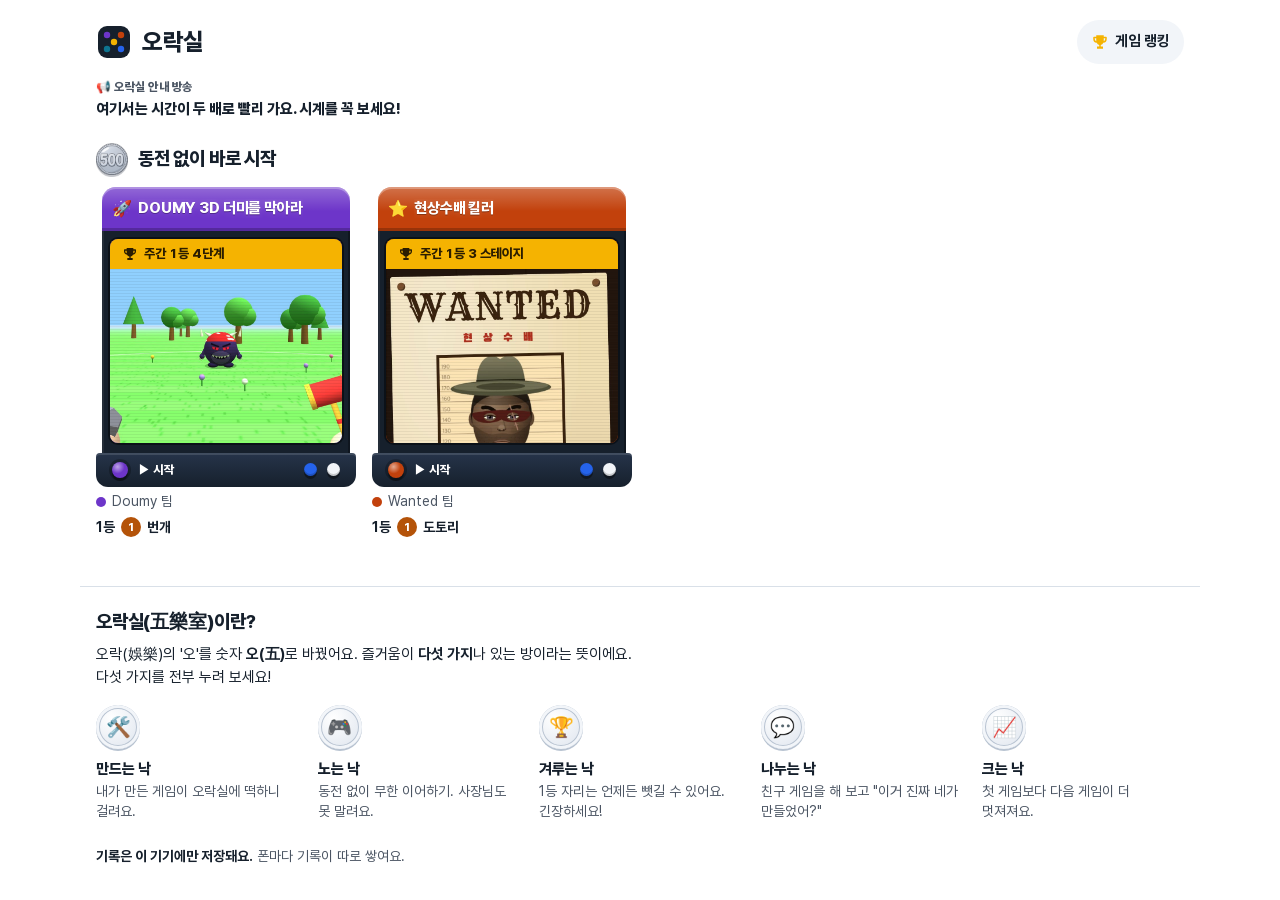
==== index.html @ 61db8c0f "feat: 게임마다 시작 기록(starter)을 넣어 랭킹이 비어 보이지 않게 하기 - games.json에 게임별 starter(별명과 점수)를 두고, 랭킹을 계산할 때 이 기기" ====
<!doctype html>
<html lang="ko">
<head>
  <meta charset="utf-8">
  <meta name="viewport" content="width=device-width, initial-scale=1, viewport-fit=cover">
  <meta name="robots" content="noindex, nofollow">
  <meta name="theme-color" content="#ffffff">
  <title>오락실</title>
  <meta name="description" content="만들고, 놀고, 겨루고, 나누고, 크는 다섯 가지 즐거움">
  <link rel="icon" href="assets/mark.svg" type="image/svg+xml">
  <link rel="stylesheet" href="assets/site.css?v=20261117">
</head>
<body>
  <header class="shell">
    <div class="top">
      <a class="brand" href="./" aria-label="오락실 처음 화면">
        <img class="brand-mark" src="assets/mark.svg" alt="">
        <span class="brand-name">오락실</span>
      </a>
      <a class="top-link" href="rank.html">
        <svg viewBox="0 0 24 24" aria-hidden="true"><path fill="currentColor" d="M7 3h10v2h3a1 1 0 0 1 1 1v2a5 5 0 0 1-4.6 5A5 5 0 0 1 13 15.9V18h3v3H8v-3h3v-2.1A5 5 0 0 1 7.6 13 5 5 0 0 1 3 8V6a1 1 0 0 1 1-1h3V3Zm10 4v3.9A3 3 0 0 0 19 8V7h-2ZM5 7v1a3 3 0 0 0 2 2.9V7H5Z"/></svg>
        게임 랭킹
      </a>
    </div>
    <button class="pa" id="pa" type="button" aria-live="polite">
      <span class="pa-label">📢 오락실 안내 방송</span>
      <span class="pa-text" id="pa-text">주의! 한 판만 하려다 열 판 하게 돼요.</span>
    </button>
    <p class="visits" id="visits" hidden></p>
  </header>

  <main class="shell">
    <section aria-labelledby="live-title" id="live-section">
      <div class="section-head">
        <h2 class="section-title coin" id="live-title"><img class="coin-img" src="assets/coin.png?v=20261117b" alt="" width="32" height="32">동전 없이 바로 시작</h2>
      </div>
      <ul class="grid" id="live-grid"></ul>
    </section>

    <p class="empty-note" id="load-error" hidden>게임 목록을 불러오지 못했어요. 잠시 뒤에 다시 열어 주세요.</p>
  </main>

  <footer class="shell foot">
    <section class="meaning" aria-labelledby="meaning-title">
      <h2 class="meaning-title" id="meaning-title">오락실(五樂室)이란?</h2>
      <p class="meaning-lead">오락(娛樂)의 '오'를 숫자 <strong>오(五)</strong>로 바꿨어요. 즐거움이 <strong>다섯 가지</strong>나 있는 방이라는 뜻이에요. 다섯 가지를 전부 누려 보세요!</p>
      <ol class="joys">
        <li><span class="token" aria-hidden="true">🛠️</span><span><strong>만드는 낙</strong> 내가 만든 게임이 오락실에 떡하니 걸려요.</span></li>
        <li><span class="token" aria-hidden="true">🎮</span><span><strong>노는 낙</strong> 동전 없이 무한 이어하기. 사장님도 못 말려요.</span></li>
        <li><span class="token" aria-hidden="true">🏆</span><span><strong>겨루는 낙</strong> 1등 자리는 언제든 뺏길 수 있어요. 긴장하세요!</span></li>
        <li><span class="token" aria-hidden="true">💬</span><span><strong>나누는 낙</strong> 친구 게임을 해 보고 "이거 진짜 네가 만들었어?"</span></li>
        <li><span class="token" aria-hidden="true">📈</span><span><strong>크는 낙</strong> 첫 게임보다 다음 게임이 더 멋져져요.</span></li>
      </ol>
    </section>
    <p class="foot-note"><strong>기록은 이 기기에만 저장돼요.</strong> 폰마다 기록이 따로 쌓여요.</p>
  </footer>

  <script src="lib/5rak.js?v=20261117b"></script>
  <script src="assets/portal.js?v=20261117"></script>
</body>
</html>
---- assets/site.css ----
/* Pretendard (OFL-1.1, assets/fonts/OFL-Pretendard.txt) */
@font-face { font-family: "Pretendard"; font-weight: 400; font-display: swap; src: url("fonts/Pretendard-Regular.subset.woff2") format("woff2"); }
@font-face { font-family: "Pretendard"; font-weight: 600 700; font-display: swap; src: url("fonts/Pretendard-Bold.subset.woff2") format("woff2"); }
@font-face { font-family: "Pretendard"; font-weight: 800 900; font-display: swap; src: url("fonts/Pretendard-ExtraBold.subset.woff2") format("woff2"); }

[hidden] { display: none !important; }

:root {
  color-scheme: light;
  --ground: #ffffff;
  --surface: #f2f5f9;
  --surface-strong: #e6ebf2;
  --line: #d9e0e8;
  --line-strong: #b8c3d1;
  --ink: #16202c;
  --muted: #4b5563;
  --accent: #2563eb;
  --accent-ink: #1d4ed8;
  --accent-soft: #eaf1ff;
  --gold: #f5b301;
  --radius: 18px;
  --gutter: 16px;
  --font: "Pretendard", sans-serif;
  --ease: cubic-bezier(.16, 1, .3, 1);
}

* { box-sizing: border-box; }
html { -webkit-text-size-adjust: 100%; }
body {
  margin: 0;
  background: var(--ground);
  color: var(--ink);
  font: 16px/1.55 var(--font);
  word-break: keep-all;
  overflow-wrap: anywhere;
}
::selection { background: #c7d8ff; color: var(--ink); }
a { color: var(--accent-ink); text-underline-offset: 3px; }
:focus-visible { outline: 3px solid var(--accent); outline-offset: 2px; border-radius: 6px; }
h1, h2, h3, p { margin: 0; }
.num { font-variant-numeric: tabular-nums; }
.visually-hidden {
  position: absolute; width: 1px; height: 1px; margin: -1px; padding: 0;
  overflow: hidden; clip: rect(0 0 0 0); white-space: nowrap; border: 0;
}

/* ---------- 머리 ---------- */
.shell { max-width: 1120px; margin: 0 auto; padding: 0 var(--gutter); }
.top {
  display: flex; align-items: center; justify-content: space-between; gap: 12px;
  padding-top: 20px; padding-bottom: 8px;
}
.brand { display: flex; align-items: center; gap: 10px; color: var(--ink); text-decoration: none; }
.brand-mark { width: 36px; height: 36px; flex: none; }
.brand-name { font-size: 24px; font-weight: 800; letter-spacing: -0.02em; }
.top-link {
  display: inline-flex; align-items: center; gap: 6px; min-height: 44px; padding: 0 14px;
  border-radius: 22px; background: var(--surface); color: var(--ink);
  font-weight: 700; font-size: 15px; text-decoration: none; white-space: nowrap;
}
.top-link:hover { background: var(--surface-strong); }
.top-link svg { width: 18px; height: 18px; color: var(--gold); }
/* 오락실 안내 방송: 다른 글과 같은 왼쪽 선에 맞춰요. 누르면 다음 안내가 나와요 */
.pa {
  display: flex; flex-direction: column; align-items: flex-start; gap: 2px; min-height: 44px;
  margin: 2px 0 12px; padding: 4px 0; max-width: 100%;
  border: 0; background: none; color: var(--ink); font: inherit; text-align: left; cursor: pointer;
}
.pa:hover .pa-text { color: var(--accent-ink); }
.pa:active .pa-text { transform: scale(.98); }
.pa-label { color: var(--muted); font-size: 12px; font-weight: 800; letter-spacing: .02em; }
.pa-text { font-size: 15px; font-weight: 800; line-height: 1.35; }
.pa.ding .pa-text { animation: pa-ding .4s cubic-bezier(0.16, 1, 0.3, 1); }
@keyframes pa-ding { from { opacity: 0; transform: translateY(6px); } to { opacity: 1; transform: none; } }
.visits { padding-bottom: 16px; font-size: 15px; font-weight: 700; color: var(--ink); }
/* 방문자 수 점수판: 자리마다 숫자 기둥이 굴러가다 멈춰요 */
.odo { display: inline-block; margin: 0 1px 0 -1px; font-size: 16px; font-weight: 800; font-variant-numeric: tabular-nums; vertical-align: middle; position: relative; top: -1px; }
.odo-face { display: inline-flex; }
.odo-cell { display: inline-block; height: 1.25em; overflow: hidden; }
.odo-col { display: flex; flex-direction: column; transition: transform 1.4s cubic-bezier(0.16, 1, 0.3, 1); }
.odo-col span, .odo-sep { display: block; height: 1.25em; line-height: 1.25em; }

/* ---------- 게임 카드 ---------- */
.section-head { display: flex; align-items: baseline; justify-content: space-between; gap: 12px; margin: 20px 0 12px; }
.section-title { font-size: 19px; font-weight: 800; letter-spacing: -0.01em; }
/* 동전 없이 바로 시작: 오락실 동전이 빙글 돌고 잠깐 쉬어요 */
.coin { display: flex; align-items: center; gap: 10px; }
.coin-img {
  flex: none; width: 32px; height: 32px;
  filter: drop-shadow(0 2px 0 rgba(15, 23, 42, .25));
  animation: coin-spin 2.6s cubic-bezier(.45, 0, .2, 1) infinite;
}
@keyframes coin-spin {
  0% { transform: translateY(0) rotateY(0deg); }
  20% { transform: translateY(-6px) rotateY(360deg); }
  32% { transform: translateY(0) rotateY(720deg); }
  38% { transform: translateY(-2px) rotateY(720deg); }
  44%, 100% { transform: translateY(0) rotateY(720deg); }
}

.grid {
  list-style: none; margin: 0; padding: 0;
  display: grid; gap: 20px 12px; grid-template-columns: repeat(2, minmax(0, 1fr));
}
@media (min-width: 640px) { .grid { grid-template-columns: repeat(3, minmax(0, 1fr)); gap: 28px 16px; } }
@media (min-width: 960px) { .grid { grid-template-columns: repeat(4, minmax(0, 1fr)); } }

.game { position: relative; display: flex; flex-direction: column; gap: 8px; color: var(--ink); text-decoration: none; }

/* 오락실 기기: 간판 + 화면 + 조작판. 몸통은 잉크색, 간판만 팀 색으로 불이 켜져요 */
.cab {
  --body: #16202c; --bezel: #0b1118; --deck: #26344a;
  position: relative; display: flex; flex-direction: column;
  transition: transform .35s var(--ease), filter .35s var(--ease);
}
.cab-marquee {
  position: relative; display: flex; align-items: center; gap: 6px; min-height: 44px;
  margin: 0 6px; padding: 8px 10px; border-radius: 14px 14px 0 0;
  background: var(--team, #475569); color: #fff; overflow: hidden;
  box-shadow: inset 0 -3px 0 rgba(0, 0, 0, .22), inset 0 2px 0 rgba(255, 255, 255, .28);
}
/* 간판 유리에 비치는 형광등 빛 */
.cab-marquee::before {
  content: ""; position: absolute; inset: 0; pointer-events: none;
  background: linear-gradient(180deg, rgba(255, 255, 255, .26), rgba(255, 255, 255, 0) 55%);
}
.cab-emoji { position: relative; flex: none; font-size: 16px; line-height: 1; }
.game-name {
  position: relative; min-width: 0; font-size: 15px; font-weight: 800; line-height: 1.25; letter-spacing: -0.01em;
  text-shadow: 0 1px 0 rgba(0, 0, 0, .3), 0 0 8px rgba(255, 255, 255, .2);
  display: -webkit-box; -webkit-line-clamp: 2; -webkit-box-orient: vertical; overflow: hidden;
}
.cab-screen {
  display: block; margin: 0 6px; padding: 8px 8px 10px; background: var(--body);
  box-shadow: inset 2px 0 0 rgba(255, 255, 255, .06), inset -2px 0 0 rgba(0, 0, 0, .3);
}
.cab-panel {
  position: relative; display: flex; align-items: center; gap: 10px; height: 34px; padding: 0 16px;
  background: linear-gradient(180deg, var(--deck), var(--body));
  border-radius: 4px 4px 12px 12px;
  box-shadow: inset 0 2px 0 rgba(255, 255, 255, .12);
}
/* 조이스틱: 막대 끝에 팀 색 공 */
.cab-stick {
  position: relative; flex: none; width: 16px; height: 16px; border-radius: 50%;
  background: radial-gradient(circle at 35% 30%, rgba(255, 255, 255, .55), transparent 45%), var(--team, #475569);
  box-shadow: 0 3px 0 rgba(0, 0, 0, .35), 0 0 0 3px rgba(0, 0, 0, .25);
  transform-origin: 50% 140%; transition: transform .3s var(--ease);
}
.cab-start {
  margin-right: auto; color: #fff; font-size: 12px; font-weight: 800; letter-spacing: .02em;
  animation: start-blink 1.4s ease-in-out infinite;
}
@keyframes start-blink { 0%, 100% { opacity: 1; } 50% { opacity: .35; } }
a.game:hover .cab-start, a.game:focus-visible .cab-start { animation: none; color: #c7d8ff; }
.cab-btn {
  width: 13px; height: 13px; border-radius: 50%;
  box-shadow: 0 3px 0 rgba(0, 0, 0, .4), inset 0 -2px 0 rgba(0, 0, 0, .18);
  transition: transform .12s ease-out, box-shadow .12s ease-out;
}
.cab-btn.a { background: var(--accent); }
.cab-btn.b { background: #f2f5f9; }

/* 화면: 1등 띠 + 게임 그림 */
.thumb {
  position: relative; border-radius: 8px; overflow: hidden;
  background: var(--team, #475569); display: flex; flex-direction: column;
  box-shadow: 0 0 0 2px var(--bezel);
}
.thumb-art { position: relative; aspect-ratio: 4 / 3; display: flex; align-items: center; justify-content: center; }
.thumb-art img { position: absolute; inset: 0; width: 100%; height: 100%; object-fit: cover; }
.thumb-emoji { font-size: clamp(40px, 10vw, 56px); line-height: 1; }
/* 브라운관 줄무늬: 아주 옅게 */
.thumb-art::before {
  content: ""; position: absolute; inset: 0; z-index: 1; pointer-events: none;
  background: repeating-linear-gradient(180deg, rgba(0, 0, 0, .06) 0 1px, transparent 1px 3px);
}
/* 손을 대면 화면 유리에 빛이 한 번 지나가요 */
.thumb::after {
  content: ""; position: absolute; inset: 0; z-index: 2; pointer-events: none;
  background: linear-gradient(115deg, transparent 30%, rgba(255, 255, 255, .5) 48%, rgba(255, 255, 255, .15) 54%, transparent 70%);
  transform: translateX(-110%);
}

/* 손을 대면: 기기가 살짝 떠오르고, 화면이 반짝, 조이스틱이 기울고, 누르면 버튼이 눌려요 */
a.game:hover .cab, a.game:focus-visible .cab { transform: translateY(-4px); filter: drop-shadow(0 12px 12px rgba(15, 23, 42, .3)); }
a.game:hover .thumb::after, a.game:focus-visible .thumb::after { transform: translateX(110%); transition: transform .8s cubic-bezier(0.16, 1, 0.3, 1); }
a.game:hover .cab-stick, a.game:focus-visible .cab-stick { transform: rotate(-18deg); }
a.game:active .cab { transform: translateY(0) scale(.98); transition-duration: .12s; }
a.game:active .cab-btn.a { transform: translateY(2px); box-shadow: 0 1px 0 rgba(0, 0, 0, .4); }
a.game:focus-visible { outline: none; }
a.game:focus-visible .cab { outline: 3px solid var(--accent); outline-offset: 3px; border-radius: 16px; }

/* 이번 주 1등 띠: 게임 그림 바로 위에 붙은 금색 띠 */
.ribbon {
  display: flex; align-items: center; gap: 6px;
  padding: 7px 12px; background: var(--gold); color: #2b1d00;
  font-size: 13px; font-weight: 800; line-height: 1.2;
}
.ribbon svg { width: 16px; height: 16px; flex: none; color: #2b1d00; }
.ribbon span { overflow: hidden; text-overflow: ellipsis; white-space: nowrap; }
.ribbon.empty { background: var(--surface); color: var(--ink); box-shadow: inset 0 -1px 0 var(--line); }
.ribbon.empty svg { color: #a16207; }

.game-best { display: flex; align-items: center; gap: 6px; color: var(--ink); font-size: 14px; font-weight: 700; margin-top: -4px; white-space: nowrap; }
.game-best .card-badge { min-width: 20px; height: 20px; font-size: 11px; }
.game-best-name { min-width: 0; overflow: hidden; text-overflow: ellipsis; }
.game-best.empty { color: var(--muted); font-weight: 600; }
.game-meta { display: flex; flex-wrap: wrap; align-items: center; gap: 4px 6px; color: var(--muted); font-size: 14px; margin-top: -4px; }
/* 인기 1위: 불꽃이 살랑살랑 흔들려요 */
.hot {
  display: inline-flex; align-items: center; gap: 3px; padding: 2px 9px 2px 7px; border-radius: 999px;
  background: #fff1e6; color: #9a3412; font-size: 12px; font-weight: 800; white-space: nowrap;
  animation: hot-in .45s cubic-bezier(0.16, 1, 0.3, 1);
}
.flame { display: inline-block; transform-origin: 50% 85%; animation: flame 1.3s ease-in-out infinite alternate; }
@keyframes flame {
  0% { transform: rotate(-7deg) scale(1); }
  45% { transform: rotate(4deg) scale(1.14) translateY(-1px); }
  100% { transform: rotate(8deg) scale(1.04); }
}
@keyframes hot-in { from { opacity: 0; transform: scale(.6); } to { opacity: 1; transform: none; } }
.team-dot { width: 10px; height: 10px; border-radius: 50%; background: var(--team, #475569); flex: none; }

.empty-note {
  padding: 14px 16px; border-radius: var(--radius); background: var(--surface);
  color: var(--muted); text-align: center; font-weight: 700;
}

/* ---------- 탭과 표 ---------- */
.tabs {
  display: inline-flex; gap: 4px; padding: 4px; border-radius: 26px; background: var(--surface);
  margin: 4px 0 8px;
}
.tab {
  min-height: 44px; padding: 0 18px; border: 0; border-radius: 22px; background: transparent;
  color: var(--muted); font: inherit; font-size: 15px; font-weight: 800; cursor: pointer;
}
.tab[aria-selected="true"] { background: var(--ground); color: var(--ink); box-shadow: 0 1px 4px rgba(15, 23, 42, .14); }
.period { color: var(--muted); font-size: 14px; margin-bottom: 12px; }

.board { width: 100%; border-collapse: collapse; }
.board th {
  text-align: left; font-size: 13px; font-weight: 700; color: var(--muted);
  padding: 0 8px 8px; border-bottom: 1.5px solid var(--line);
}
.board td { padding: 14px 8px; border-bottom: 1px solid var(--line); font-size: 16px; vertical-align: middle; }
.board th:first-child, .board td:first-child { padding-left: 4px; }
.board.ranked th:first-child, .board.ranked td:first-child { width: 3.5em; }
.board th:last-child, .board td:last-child { text-align: right; padding-right: 4px; }
.board .rank { font-weight: 800; font-size: 18px; }
.board tr.top1 .rank { color: #a16207; }
.board .who { display: flex; align-items: center; gap: 8px; font-weight: 700; }
.board .score { font-weight: 800; }
.board .game-cell a { font-weight: 800; color: var(--ink); text-decoration: none; }
.board .game-cell a:hover { text-decoration: underline; }
.board .dim { color: var(--muted); font-weight: 600; }
/* 닉네임 카드 표시: 색과 번호를 함께 써서 같은 이름도 구별해요 */
.card-badge {
  display: inline-flex; align-items: center; justify-content: center; flex: none;
  min-width: 24px; height: 24px; padding: 0 6px; border-radius: 12px;
  color: #fff; font-size: 12px; font-weight: 800; font-variant-numeric: tabular-nums;
}

/* 랭킹 화면은 읽기 폭을 좁혀요 */
.page-narrow .shell { max-width: 752px; }

/* ---------- 버튼과 관리 ---------- */
.btn {
  display: inline-flex; align-items: center; justify-content: center; gap: 8px; min-height: 48px; padding: 0 22px;
  border-radius: 24px; border: 0; background: var(--accent); color: #fff;
  font: inherit; font-size: 16px; font-weight: 800; text-decoration: none; cursor: pointer;
}
.btn:hover { background: var(--accent-ink); }
.btn.plain { background: var(--surface); color: var(--ink); }
.btn.plain:hover { background: var(--surface-strong); }
.btn.danger { background: #b91c1c; }
.btn.danger:hover { background: #991b1b; }
.btn.small { min-height: 44px; padding: 0 16px; font-size: 15px; }

.manage { margin-top: 32px; padding: 20px; border-radius: var(--radius); border: 2px dashed #b8c3d1; }
.manage h2 { font-size: 18px; font-weight: 800; margin-bottom: 4px; }
.manage p { color: var(--muted); font-size: 14px; margin-bottom: 14px; }
.manage-list { list-style: none; margin: 0 0 16px; padding: 0; display: flex; flex-direction: column; gap: 8px; }
.manage-list li {
  display: grid; grid-template-columns: auto minmax(0, 1fr) auto auto; align-items: center; gap: 8px;
}
.manage-list .card-badge { min-width: 28px; height: 28px; border-radius: 14px; }
.manage-list input {
  min-width: 0; min-height: 44px; padding: 0 12px; border-radius: 12px;
  border: 1.5px solid var(--line); font: inherit; color: var(--ink);
}
@media (max-width: 520px) {
  .manage-list li { grid-template-columns: auto minmax(0, 1fr) auto; padding-bottom: 12px; border-bottom: 1px solid var(--line); }
  .manage-list li .btn.plain { grid-column: 2; justify-self: start; }
  .manage-list li .btn.danger { grid-column: 3; }
}

/* ---------- 바닥 ---------- */
.foot { margin-top: 48px; margin-bottom: 32px; padding-top: 20px; border-top: 1px solid var(--line); color: var(--muted); font-size: 14px; }
.foot strong { color: var(--ink); }
.foot-note { margin-top: 24px; }
/* 오락실 뜻과 다섯 가지 낙: 동전(토큰) 다섯 개 */
.meaning-title { color: var(--ink); font-size: 19px; font-weight: 800; letter-spacing: -0.01em; margin-bottom: 6px; }
.meaning-lead { color: var(--ink); font-size: 15px; line-height: 1.55; max-width: 60ch; }
.joys { list-style: none; margin: 16px 0 0; padding: 0; display: grid; gap: 10px; grid-template-columns: minmax(0, 1fr); }
.joys li { display: flex; align-items: center; gap: 12px; color: var(--muted); font-size: 14px; line-height: 1.45; }
.joys strong { display: block; color: var(--ink); font-size: 15px; font-weight: 800; }
.token {
  flex: none; display: grid; place-items: center; width: 44px; height: 44px; border-radius: 50%;
  font-size: 20px; background: radial-gradient(circle at 35% 30%, #fff, var(--surface-strong) 70%);
  box-shadow: inset 0 0 0 3px var(--surface), inset 0 0 0 4px var(--line-strong), 0 2px 0 var(--line-strong);
  transition: transform .5s var(--ease);
}
.joys li:hover .token { transform: rotateY(360deg); }
/* 넓은 화면에서는 다섯 개를 한 줄에 나란히: 동전 위, 글 아래 */
@media (min-width: 960px) {
  .joys { grid-template-columns: repeat(5, minmax(0, 1fr)); gap: 20px; }
  .joys li { flex-direction: column; align-items: flex-start; gap: 10px; }
}

.page-title { font-size: 26px; font-weight: 800; letter-spacing: -0.02em; margin: 12px 0 4px; }
.page-sub { color: var(--muted); font-size: 15px; margin-bottom: 16px; display: flex; align-items: center; gap: 6px; }
.back { display: inline-flex; align-items: center; gap: 4px; min-height: 44px; font-weight: 700; text-decoration: none; color: var(--ink); }
.actions { display: flex; gap: 8px; flex-wrap: wrap; margin: 20px 0 0; }

@media (prefers-reduced-motion: reduce) {
  *, *::before, *::after { transition: none !important; animation: none !important; }
  a.game:hover .cab, a.game:focus-visible .cab { transform: translateY(-3px); }
  .thumb::after { display: none; }
}
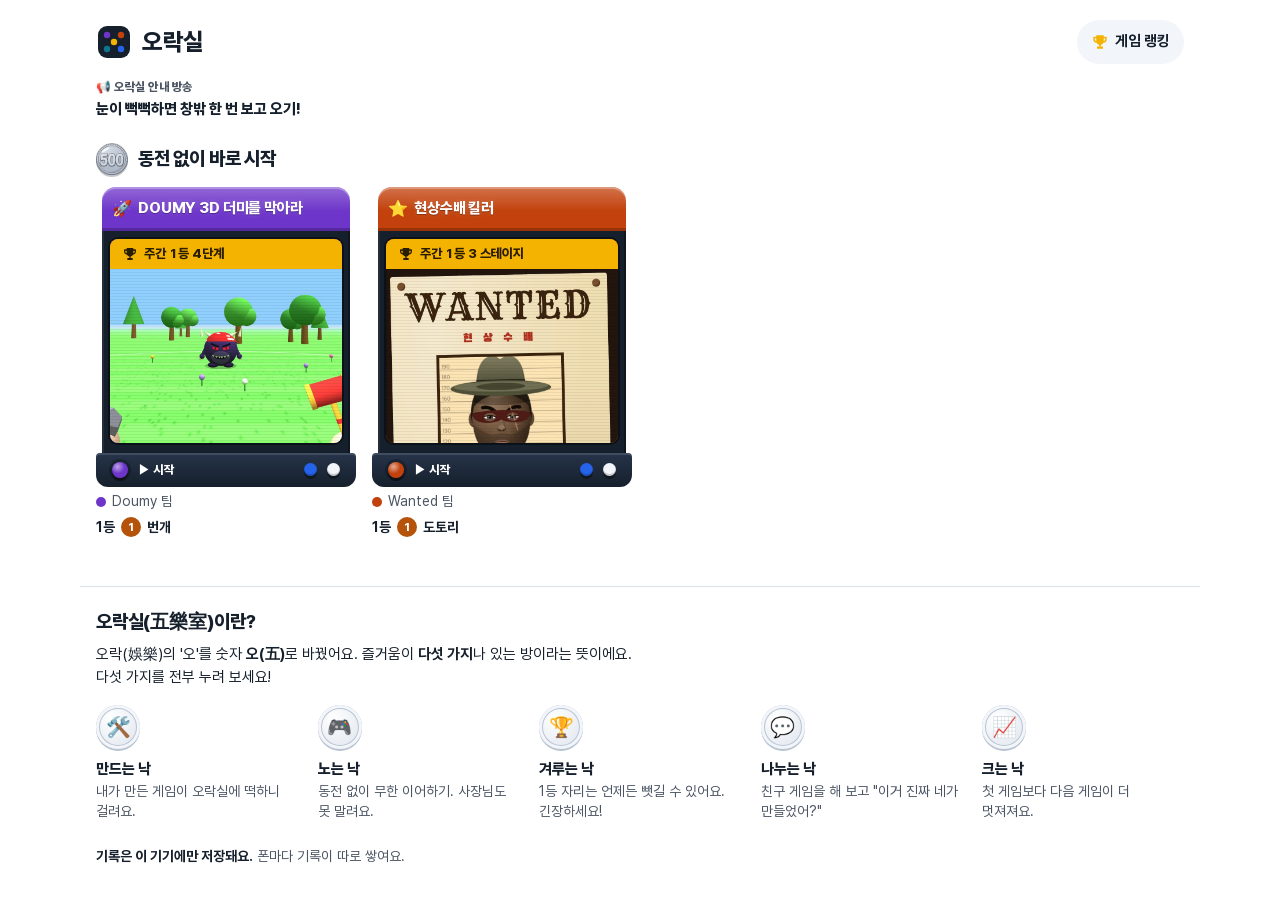
==== commit bbf8689e: "feat: GoatCounter 사이트 코드 넣어 방문자 수 켜기 - lib/5rak.js의 GOATCOUNTER_CODE를 kakiblue888로 설정. - index.html," ====
--- a/index.html
+++ b/index.html
@@ -55,7 +55,7 @@
     <p class="foot-note"><strong>기록은 이 기기에만 저장돼요.</strong> 폰마다 기록이 따로 쌓여요.</p>
   </footer>
 
-  <script src="lib/5rak.js?v=20261117b"></script>
+  <script src="lib/5rak.js?v=20261117c"></script>
   <script src="assets/portal.js?v=20261117"></script>
 </body>
 </html>
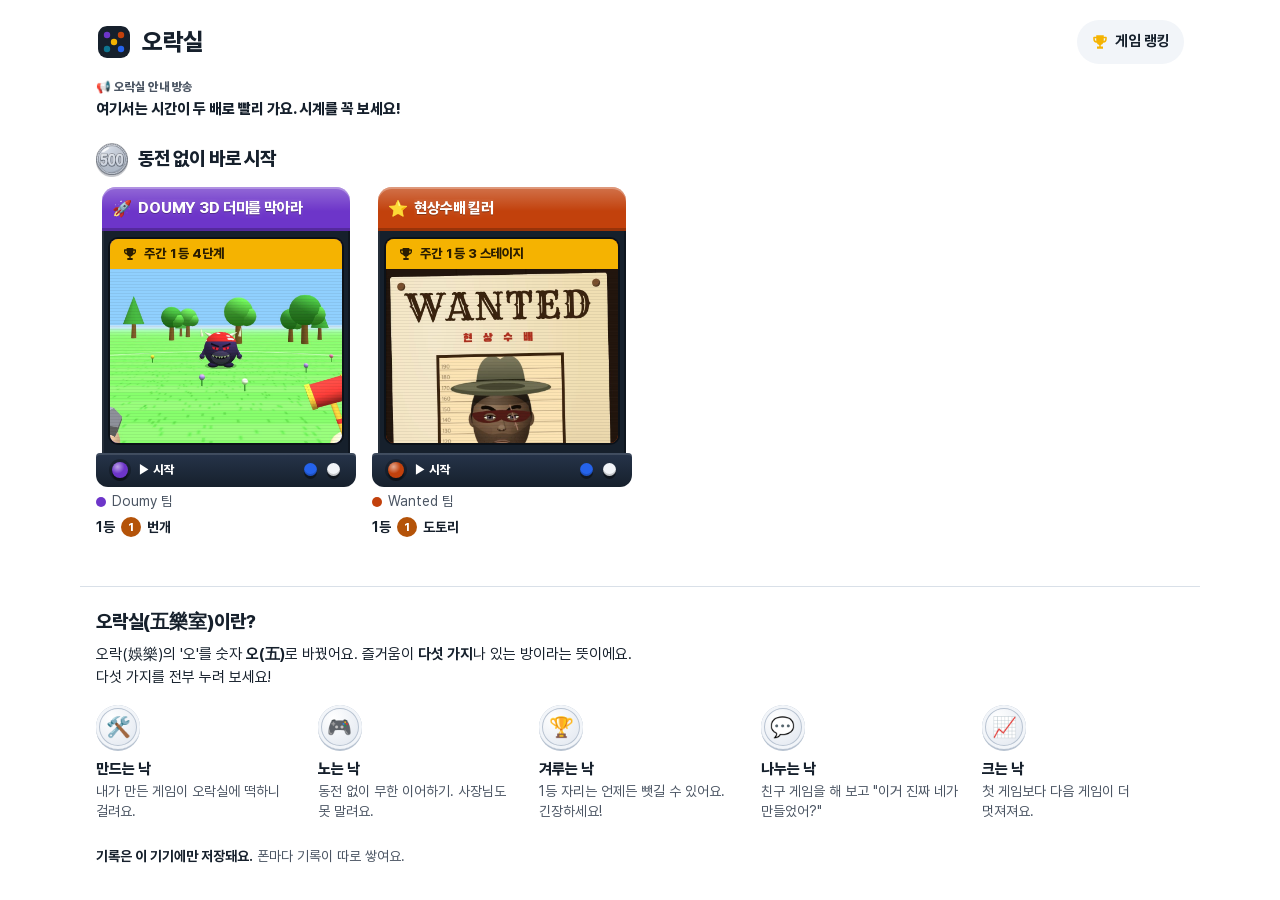
==== commit 2350708b: "fix: 방문자 수가 0으로만 나오는 문제 고치고 문구를 「누적 손님」으로 - GoatCounter 전체 합계(TOTAL)는 start 없이 물으면 0을 돌려줘서,   세기 시작한" ====
--- a/index.html
+++ b/index.html
@@ -55,7 +55,7 @@
     <p class="foot-note"><strong>기록은 이 기기에만 저장돼요.</strong> 폰마다 기록이 따로 쌓여요.</p>
   </footer>
 
-  <script src="lib/5rak.js?v=20261117c"></script>
-  <script src="assets/portal.js?v=20261117"></script>
+  <script src="lib/5rak.js?v=20261117d"></script>
+  <script src="assets/portal.js?v=20261117b"></script>
 </body>
 </html>
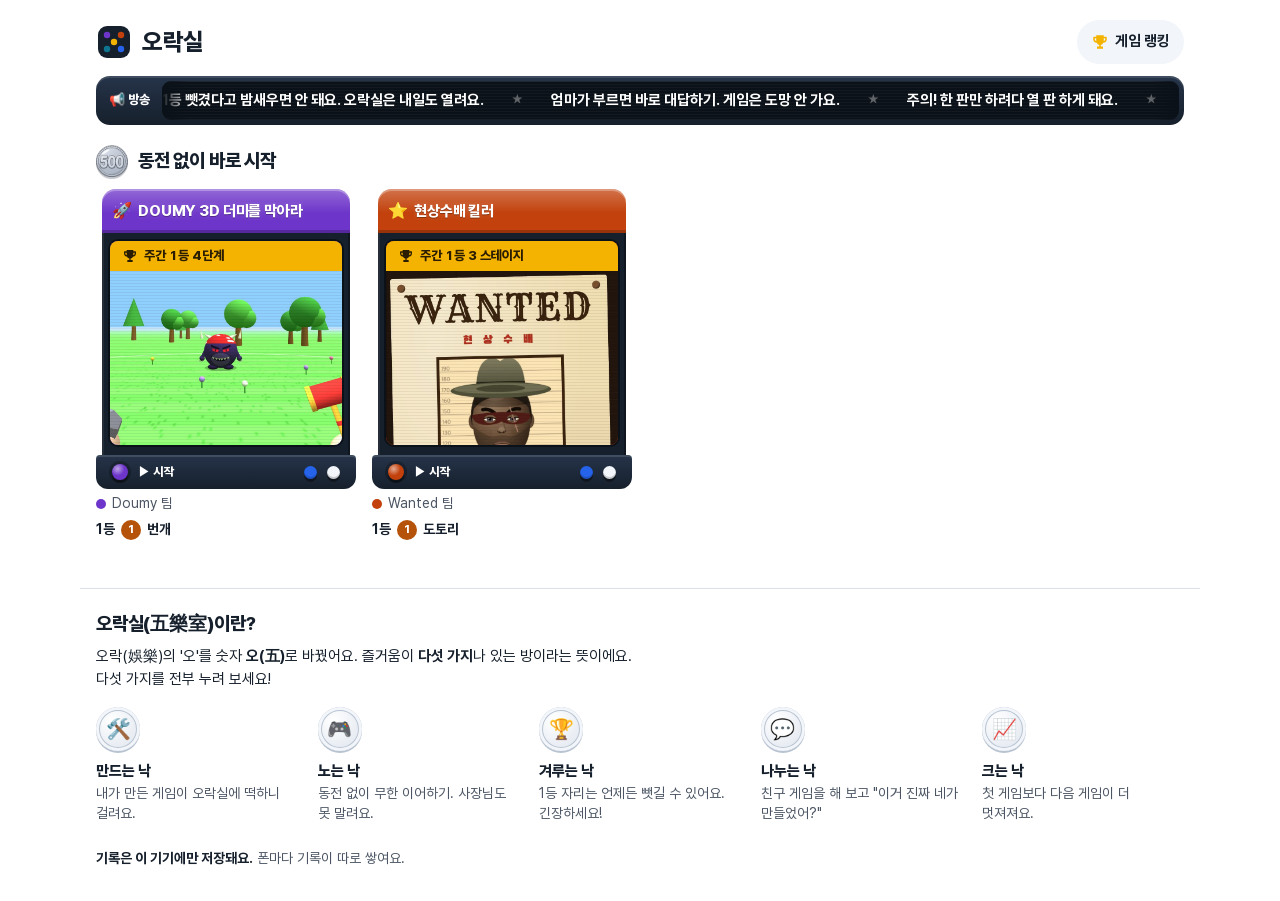
==== commit c9fc91ae: "feat: 안내 방송과 누적 손님을 한 줄 전광판으로 묶기 - 첫 화면 위에 게임 기기 조작판과 같은 재료의 전광판. 짙은 LED 창 안에서   안내 방송과 「🕹️ 누적 손님 N명" ====
--- a/index.html
+++ b/index.html
@@ -8,7 +8,7 @@
   <title>오락실</title>
   <meta name="description" content="만들고, 놀고, 겨루고, 나누고, 크는 다섯 가지 즐거움">
   <link rel="icon" href="assets/mark.svg" type="image/svg+xml">
-  <link rel="stylesheet" href="assets/site.css?v=20261117">
+  <link rel="stylesheet" href="assets/site.css?v=20261117b">
 </head>
 <body>
   <header class="shell">
@@ -22,11 +22,11 @@
         게임 랭킹
       </a>
     </div>
-    <button class="pa" id="pa" type="button" aria-live="polite">
-      <span class="pa-label">📢 오락실 안내 방송</span>
-      <span class="pa-text" id="pa-text">주의! 한 판만 하려다 열 판 하게 돼요.</span>
-    </button>
-    <p class="visits" id="visits" hidden></p>
+    <div class="ticker" role="region" aria-label="오락실 전광판">
+      <span class="tk-label" aria-hidden="true">📢 방송</span>
+      <div class="tk-window"><div class="tk-track" id="ticker-track"></div></div>
+    </div>
+    <p class="visually-hidden" id="ticker-sr" aria-live="polite"></p>
   </header>
 
   <main class="shell">
@@ -56,6 +56,6 @@
   </footer>
 
   <script src="lib/5rak.js?v=20261117d"></script>
-  <script src="assets/portal.js?v=20261117b"></script>
+  <script src="assets/portal.js?v=20261117c"></script>
 </body>
 </html>
--- a/assets/site.css
+++ b/assets/site.css
@@ -60,25 +60,41 @@
 }
 .top-link:hover { background: var(--surface-strong); }
 .top-link svg { width: 18px; height: 18px; color: var(--gold); }
-/* 오락실 안내 방송: 다른 글과 같은 왼쪽 선에 맞춰요. 누르면 다음 안내가 나와요 */
-.pa {
-  display: flex; flex-direction: column; align-items: flex-start; gap: 2px; min-height: 44px;
-  margin: 2px 0 12px; padding: 4px 0; max-width: 100%;
-  border: 0; background: none; color: var(--ink); font: inherit; text-align: left; cursor: pointer;
-}
-.pa:hover .pa-text { color: var(--accent-ink); }
-.pa:active .pa-text { transform: scale(.98); }
-.pa-label { color: var(--muted); font-size: 12px; font-weight: 800; letter-spacing: .02em; }
-.pa-text { font-size: 15px; font-weight: 800; line-height: 1.35; }
-.pa.ding .pa-text { animation: pa-ding .4s cubic-bezier(0.16, 1, 0.3, 1); }
-@keyframes pa-ding { from { opacity: 0; transform: translateY(6px); } to { opacity: 1; transform: none; } }
-.visits { padding-bottom: 16px; font-size: 15px; font-weight: 700; color: var(--ink); }
-/* 방문자 수 점수판: 자리마다 숫자 기둥이 굴러가다 멈춰요 */
-.odo { display: inline-block; margin: 0 1px 0 -1px; font-size: 16px; font-weight: 800; font-variant-numeric: tabular-nums; vertical-align: middle; position: relative; top: -1px; }
-.odo-face { display: inline-flex; }
-.odo-cell { display: inline-block; height: 1.25em; overflow: hidden; }
-.odo-col { display: flex; flex-direction: column; transition: transform 1.4s cubic-bezier(0.16, 1, 0.3, 1); }
-.odo-col span, .odo-sep { display: block; height: 1.25em; line-height: 1.25em; }
+/* 오락실 전광판: 게임 기기 조작판과 같은 남색 틀 안에, 화면처럼 짙은 LED 창.
+   안내 방송과 누적 손님이 오른쪽에서 왼쪽으로 흘러가요 */
+.ticker {
+  display: flex; align-items: stretch; margin: 4px 0 16px; padding: 5px;
+  border-radius: 14px; color: #fff;
+  background: linear-gradient(180deg, #26344a, var(--ink));
+  box-shadow: inset 0 2px 0 rgba(255, 255, 255, .12);
+}
+.tk-label {
+  flex: none; display: flex; align-items: center; padding: 0 12px 0 8px;
+  font-size: 13px; font-weight: 800; white-space: nowrap; color: #fff;
+}
+.tk-window {
+  position: relative; flex: 1; min-width: 0; overflow: hidden; display: flex; align-items: center;
+  padding: 9px 0; border-radius: 9px; background: #0b1118;
+  box-shadow: inset 0 0 0 1px rgba(255, 255, 255, .06);
+}
+/* 화면 줄무늬(게임 화면과 같은 브라운관 줄)와 양끝에서 글자가 스르륵 나타나고 사라지는 그늘 */
+.tk-window::before, .tk-window::after { content: ""; position: absolute; inset: 0; z-index: 1; pointer-events: none; }
+.tk-window::before { background: repeating-linear-gradient(180deg, rgba(255, 255, 255, .035) 0 1px, transparent 1px 3px); }
+.tk-window::after { background: linear-gradient(90deg, #0b1118, rgba(11, 17, 24, 0) 28px, rgba(11, 17, 24, 0) calc(100% - 28px), #0b1118); }
+.tk-track { display: flex; width: max-content; animation: tk-scroll 40s linear infinite; }
+.ticker:hover .tk-track { animation-play-state: paused; }
+@keyframes tk-scroll { from { transform: translateX(0); } to { transform: translateX(var(--tk-shift, -50%)); } }
+.tk-group { display: flex; flex: none; }
+.tk-item { flex: none; padding: 0 28px 0 0; font-size: 15px; font-weight: 700; line-height: 1.4; white-space: nowrap; }
+.tk-item::after { content: "★"; margin-left: 28px; color: rgba(255, 255, 255, .35); font-size: 11px; vertical-align: 2px; }
+.tk-count { color: #93c5fd; font-weight: 800; }
+.tk-count.bump { animation: tk-bump 1.2s cubic-bezier(0.16, 1, 0.3, 1); }
+@keyframes tk-bump {
+  0% { color: #fff; background: rgba(147, 197, 253, .28); }
+  100% { color: #93c5fd; background: transparent; }
+}
+.tk-one { display: block; padding: 0 14px; }
+.tk-one .tk-item::after { content: none; }
 
 /* ---------- 게임 카드 ---------- */
 .section-head { display: flex; align-items: baseline; justify-content: space-between; gap: 12px; margin: 20px 0 12px; }
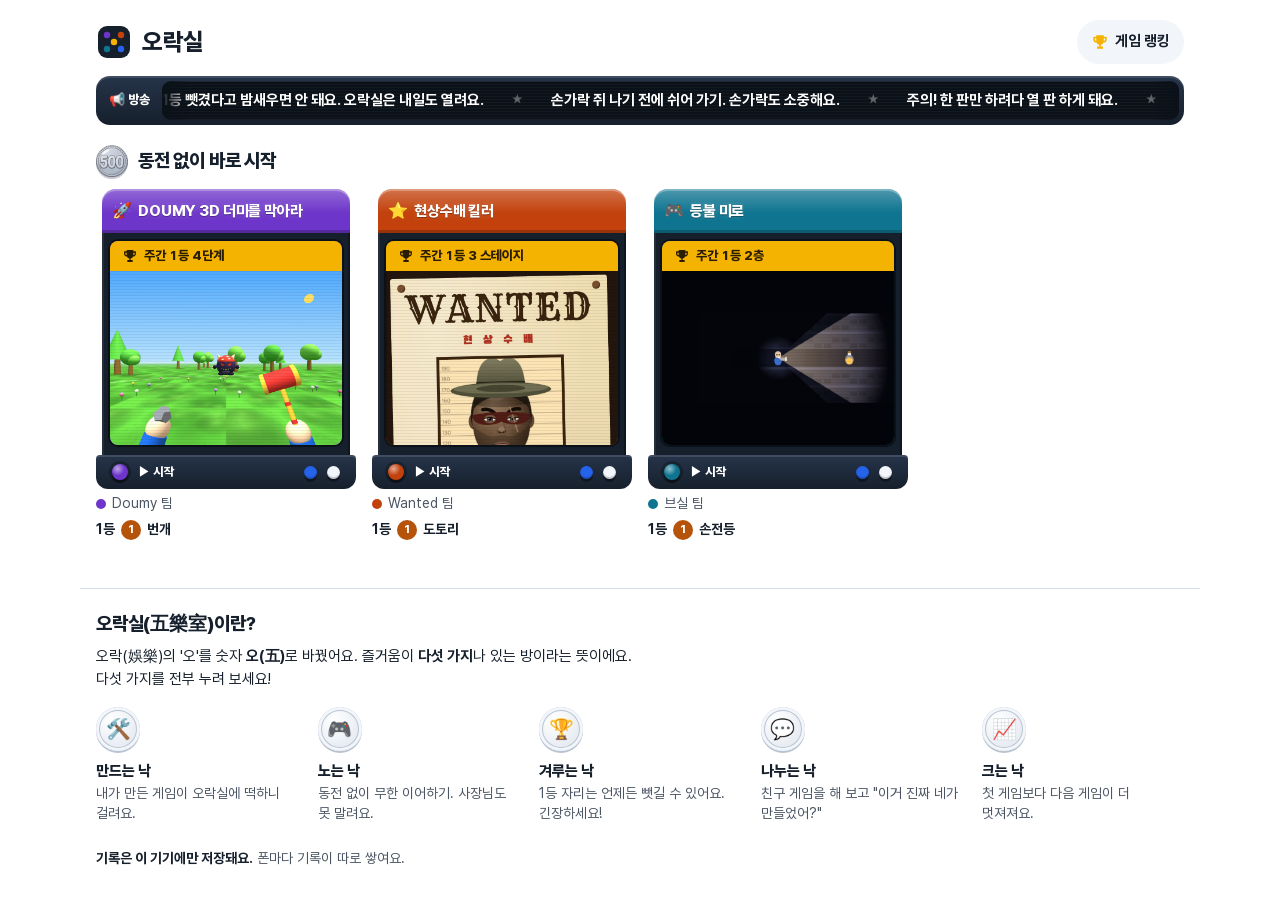
==== commit 9181f256: "feat: 가족 리뷰와 의견 남기기(리뷰·버그 신고·바꿔 주세요) 넣기 - 💬 나누는 낙: 게임별 랭킹 화면 아래 「가족 리뷰」(평균 별점, 리뷰 목록) - 첫 화면 게임 카드에 " ====
--- a/index.html
+++ b/index.html
@@ -8,7 +8,7 @@
   <title>오락실</title>
   <meta name="description" content="만들고, 놀고, 겨루고, 나누고, 크는 다섯 가지 즐거움">
   <link rel="icon" href="assets/mark.svg" type="image/svg+xml">
-  <link rel="stylesheet" href="assets/site.css?v=20261117b">
+  <link rel="stylesheet" href="assets/site.css?v=20261122">
 </head>
 <body>
   <header class="shell">
@@ -55,7 +55,7 @@
     <p class="foot-note"><strong>기록은 이 기기에만 저장돼요.</strong> 폰마다 기록이 따로 쌓여요.</p>
   </footer>
 
-  <script src="lib/5rak.js?v=20261117d"></script>
-  <script src="assets/portal.js?v=20261117c"></script>
+  <script src="lib/5rak.js?v=20261122"></script>
+  <script src="assets/portal.js?v=20261122"></script>
 </body>
 </html>
--- a/assets/site.css
+++ b/assets/site.css
@@ -340,6 +340,32 @@
 .back { display: inline-flex; align-items: center; gap: 4px; min-height: 44px; font-weight: 700; text-decoration: none; color: var(--ink); }
 .actions { display: flex; gap: 8px; flex-wrap: wrap; margin: 20px 0 0; }
 
+/* ---------- 💬 가족 리뷰 (랭킹 화면) ---------- */
+.stars { display: inline-flex; align-items: center; gap: 1px; color: var(--muted); flex: none; }
+.stars svg:not(.on) path { fill: none; }
+.stars svg { width: 16px; height: 16px; display: block; }
+.stars .on { color: var(--ink); }
+.stars.one svg { color: var(--ink); width: 14px; height: 14px; }
+.game-stars { display: inline-flex; align-items: center; gap: 4px; color: var(--ink); font-weight: 700; }
+.game-stars > :first-child { color: var(--muted); }
+.reviews { margin-top: 32px; padding-top: 24px; border-top: 1px solid var(--line); }
+.reviews-head { display: flex; flex-wrap: wrap; align-items: baseline; justify-content: space-between; gap: 4px 12px; margin-bottom: 12px; }
+.reviews-title { font-size: 19px; font-weight: 800; letter-spacing: -0.01em; }
+.reviews-avg { display: inline-flex; align-items: center; gap: 8px; }
+.reviews-avg:empty { display: none; }
+.reviews-score { font-size: 19px; font-weight: 800; letter-spacing: -0.02em; }
+.reviews-avg { gap: 6px; }
+.reviews-avg .stars.one svg { width: 20px; height: 20px; }
+.reviews-avg .dim { color: var(--muted); font-size: 14px; font-weight: 600; }
+.review-list { list-style: none; margin: 0; padding: 0; }
+.review-list li { padding: 14px 4px; border-bottom: 1px solid var(--line); }
+.review-top { display: flex; flex-wrap: wrap; align-items: center; gap: 4px 10px; margin-bottom: 4px; }
+.review-name { font-weight: 800; }
+.review-date { margin-left: auto; color: var(--muted); font-size: 14px; }
+.review-text { font-size: 16px; line-height: 1.55; max-width: 65ch; overflow-wrap: anywhere; }
+.reviews-ask { display: flex; flex-wrap: wrap; align-items: center; gap: 8px 14px; margin-top: 16px; }
+.reviews-ask p { flex: 1 1 240px; color: var(--muted); font-size: 14px; }
+
 @media (prefers-reduced-motion: reduce) {
   *, *::before, *::after { transition: none !important; animation: none !important; }
   a.game:hover .cab, a.game:focus-visible .cab { transform: translateY(-3px); }
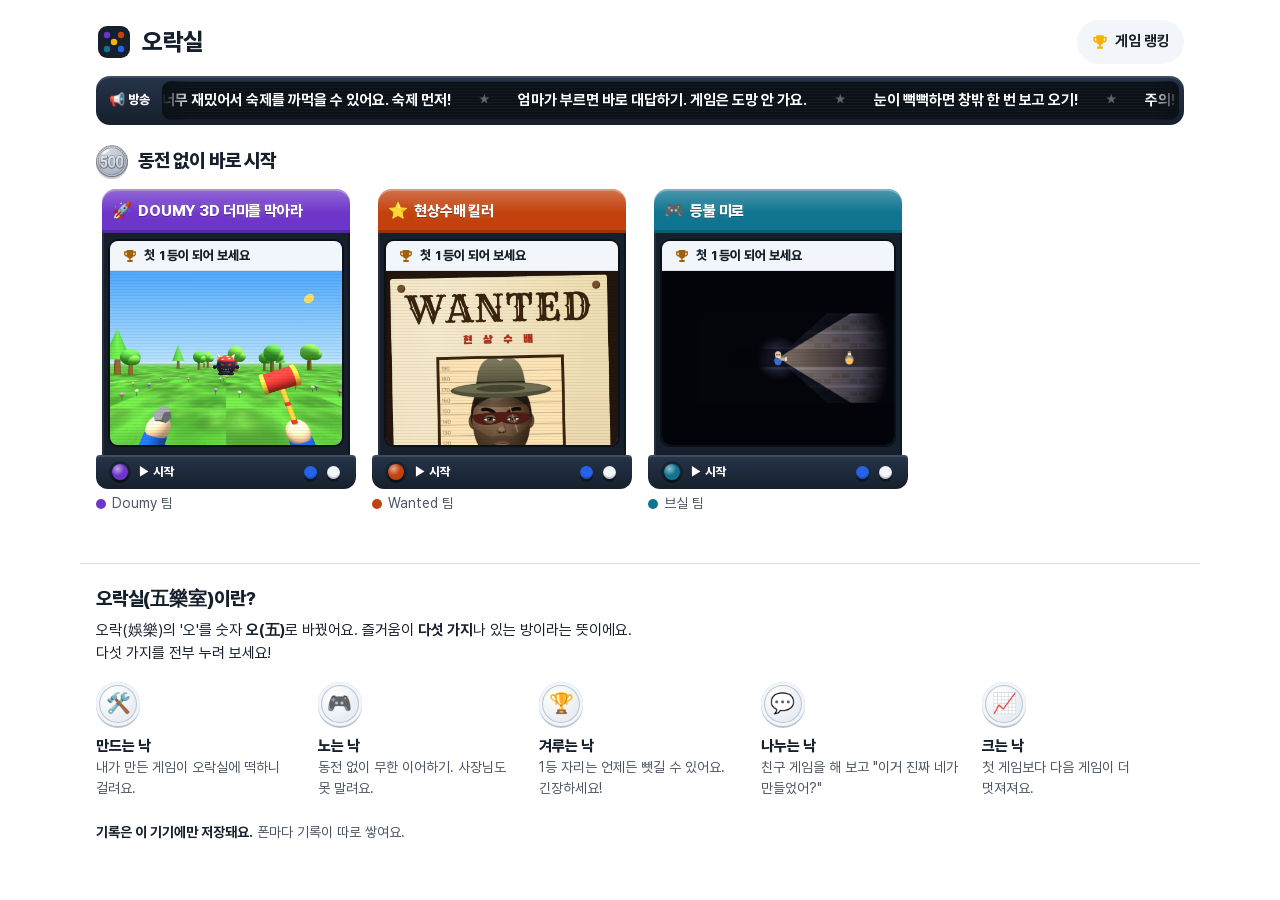
==== commit 979f1790: "feat: 게임 리뷰를 사이트 표시 대신 Google 폼으로 받기 - 리뷰 표시(메인 카드 아래 별·리뷰, 랭킹 화면 게임 리뷰)와   공유·복사로 보내던 리뷰 창, 버그 신고를 " ====
--- a/index.html
+++ b/index.html
@@ -8,7 +8,7 @@
   <title>오락실</title>
   <meta name="description" content="만들고, 놀고, 겨루고, 나누고, 크는 다섯 가지 즐거움">
   <link rel="icon" href="assets/mark.svg" type="image/svg+xml">
-  <link rel="stylesheet" href="assets/site.css?v=20261122">
+  <link rel="stylesheet" href="assets/site.css?v=20261122d">
 </head>
 <body>
   <header class="shell">
@@ -55,7 +55,7 @@
     <p class="foot-note"><strong>기록은 이 기기에만 저장돼요.</strong> 폰마다 기록이 따로 쌓여요.</p>
   </footer>
 
-  <script src="lib/5rak.js?v=20261122"></script>
-  <script src="assets/portal.js?v=20261122"></script>
+  <script src="lib/5rak.js?v=20261122d"></script>
+  <script src="assets/portal.js?v=20261122d"></script>
 </body>
 </html>
--- a/assets/site.css
+++ b/assets/site.css
@@ -340,32 +340,6 @@
 .back { display: inline-flex; align-items: center; gap: 4px; min-height: 44px; font-weight: 700; text-decoration: none; color: var(--ink); }
 .actions { display: flex; gap: 8px; flex-wrap: wrap; margin: 20px 0 0; }
 
-/* ---------- 💬 가족 리뷰 (랭킹 화면) ---------- */
-.stars { display: inline-flex; align-items: center; gap: 1px; color: var(--muted); flex: none; }
-.stars svg:not(.on) path { fill: none; }
-.stars svg { width: 16px; height: 16px; display: block; }
-.stars .on { color: var(--ink); }
-.stars.one svg { color: var(--ink); width: 14px; height: 14px; }
-.game-stars { display: inline-flex; align-items: center; gap: 4px; color: var(--ink); font-weight: 700; }
-.game-stars > :first-child { color: var(--muted); }
-.reviews { margin-top: 32px; padding-top: 24px; border-top: 1px solid var(--line); }
-.reviews-head { display: flex; flex-wrap: wrap; align-items: baseline; justify-content: space-between; gap: 4px 12px; margin-bottom: 12px; }
-.reviews-title { font-size: 19px; font-weight: 800; letter-spacing: -0.01em; }
-.reviews-avg { display: inline-flex; align-items: center; gap: 8px; }
-.reviews-avg:empty { display: none; }
-.reviews-score { font-size: 19px; font-weight: 800; letter-spacing: -0.02em; }
-.reviews-avg { gap: 6px; }
-.reviews-avg .stars.one svg { width: 20px; height: 20px; }
-.reviews-avg .dim { color: var(--muted); font-size: 14px; font-weight: 600; }
-.review-list { list-style: none; margin: 0; padding: 0; }
-.review-list li { padding: 14px 4px; border-bottom: 1px solid var(--line); }
-.review-top { display: flex; flex-wrap: wrap; align-items: center; gap: 4px 10px; margin-bottom: 4px; }
-.review-name { font-weight: 800; }
-.review-date { margin-left: auto; color: var(--muted); font-size: 14px; }
-.review-text { font-size: 16px; line-height: 1.55; max-width: 65ch; overflow-wrap: anywhere; }
-.reviews-ask { display: flex; flex-wrap: wrap; align-items: center; gap: 8px 14px; margin-top: 16px; }
-.reviews-ask p { flex: 1 1 240px; color: var(--muted); font-size: 14px; }
-
 @media (prefers-reduced-motion: reduce) {
   *, *::before, *::after { transition: none !important; animation: none !important; }
   a.game:hover .cab, a.game:focus-visible .cab { transform: translateY(-3px); }
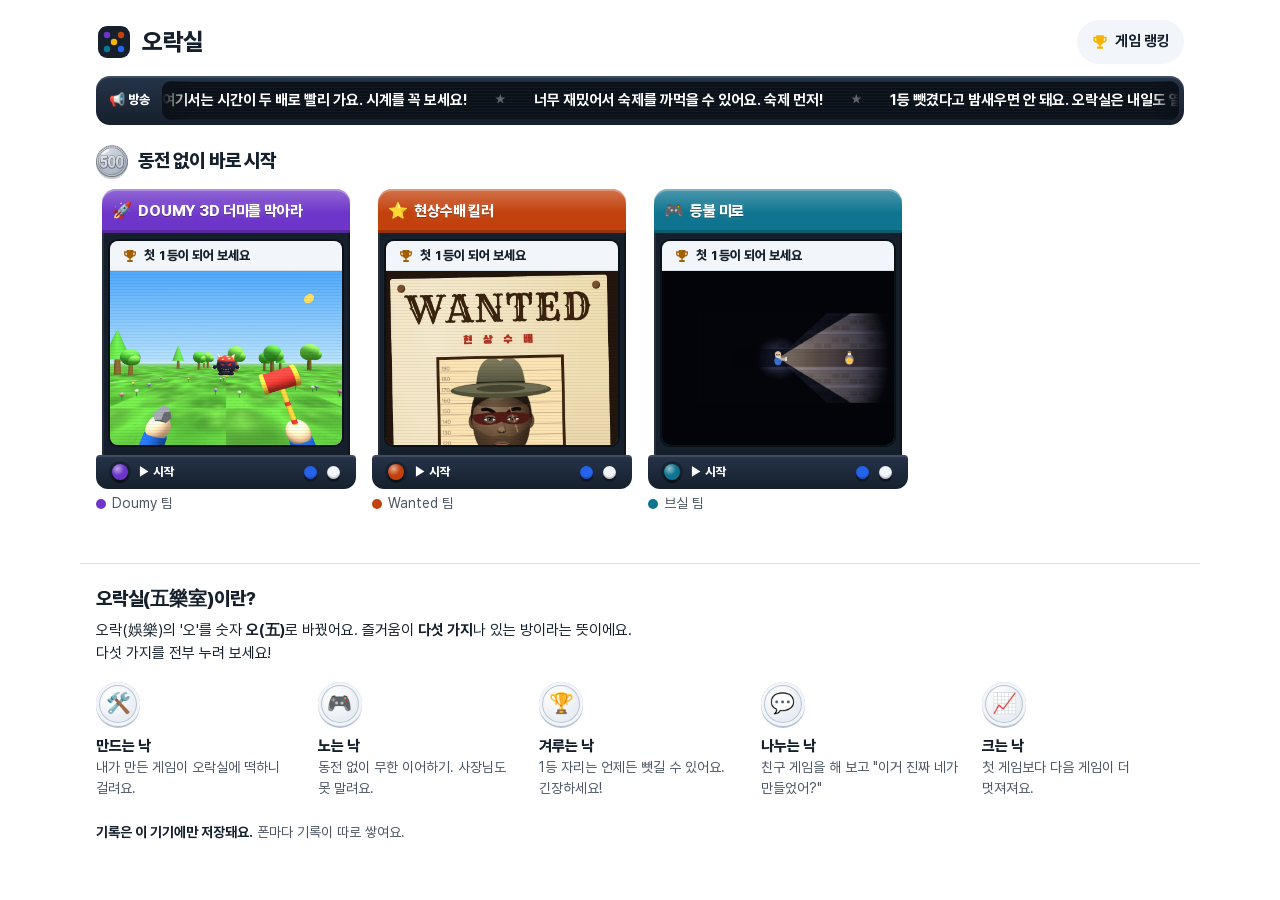
==== commit 4f118d86: "fix: 버그 신고를 리뷰로 통일하고 리뷰 창에 안내 한 줄 넣기 - 리뷰 창 안내에 "게임이 이상하게 움직였다면 그것도 써 주세요" 추가 - index.html, rank.htm" ====
--- a/index.html
+++ b/index.html
@@ -8,7 +8,7 @@
   <title>오락실</title>
   <meta name="description" content="만들고, 놀고, 겨루고, 나누고, 크는 다섯 가지 즐거움">
   <link rel="icon" href="assets/mark.svg" type="image/svg+xml">
-  <link rel="stylesheet" href="assets/site.css?v=20261122d">
+  <link rel="stylesheet" href="assets/site.css?v=20261122e">
 </head>
 <body>
   <header class="shell">
@@ -55,7 +55,7 @@
     <p class="foot-note"><strong>기록은 이 기기에만 저장돼요.</strong> 폰마다 기록이 따로 쌓여요.</p>
   </footer>
 
-  <script src="lib/5rak.js?v=20261122d"></script>
-  <script src="assets/portal.js?v=20261122d"></script>
+  <script src="lib/5rak.js?v=20261122e"></script>
+  <script src="assets/portal.js?v=20261122e"></script>
 </body>
 </html>
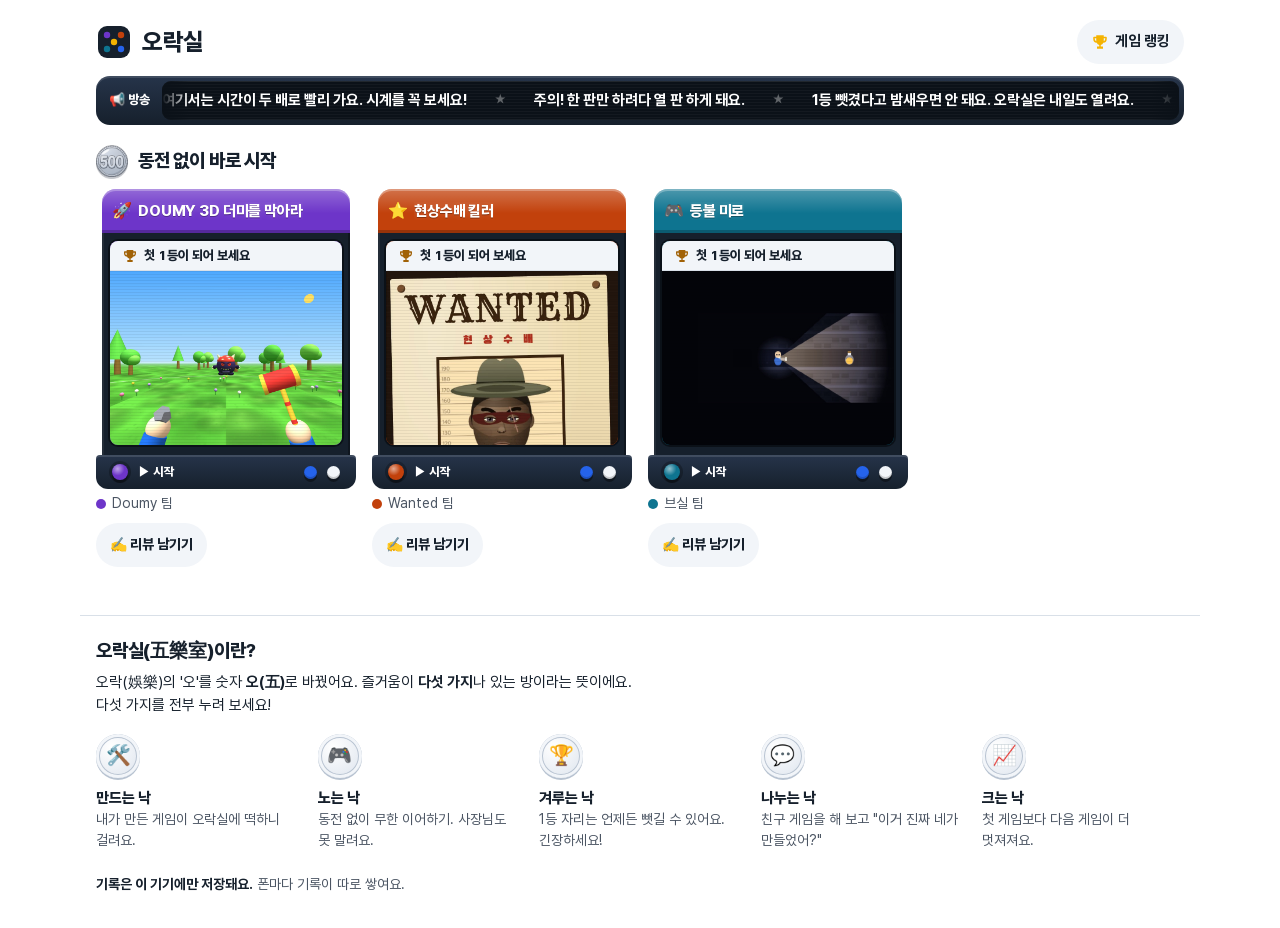
==== commit bd7bdac0: "fix: 메인 화면 게임 카드 아래에 리뷰 남기기 버튼 다시 달기 - 리뷰 표시를 뺄 때 함께 빠졌던 카드 아래 「✍️ 리뷰 남기기」를 버튼만 다시 둠 - 누르면 Google 폼으" ====
--- a/index.html
+++ b/index.html
@@ -8,7 +8,7 @@
   <title>오락실</title>
   <meta name="description" content="만들고, 놀고, 겨루고, 나누고, 크는 다섯 가지 즐거움">
   <link rel="icon" href="assets/mark.svg" type="image/svg+xml">
-  <link rel="stylesheet" href="assets/site.css?v=20261122e">
+  <link rel="stylesheet" href="assets/site.css?v=20261122f">
 </head>
 <body>
   <header class="shell">
@@ -55,7 +55,7 @@
     <p class="foot-note"><strong>기록은 이 기기에만 저장돼요.</strong> 폰마다 기록이 따로 쌓여요.</p>
   </footer>
 
-  <script src="lib/5rak.js?v=20261122e"></script>
-  <script src="assets/portal.js?v=20261122e"></script>
+  <script src="lib/5rak.js?v=20261122f"></script>
+  <script src="assets/portal.js?v=20261122f"></script>
 </body>
 </html>
--- a/assets/site.css
+++ b/assets/site.css
@@ -340,6 +340,16 @@
 .back { display: inline-flex; align-items: center; gap: 4px; min-height: 44px; font-weight: 700; text-decoration: none; color: var(--ink); }
 .actions { display: flex; gap: 8px; flex-wrap: wrap; margin: 20px 0 0; }
 
+/* ---------- 💬 메인 카드 아래 리뷰 남기기 ---------- */
+.grid > li { display: flex; flex-direction: column; align-items: flex-start; gap: 8px; }
+.grid > li > .game { align-self: stretch; }
+.review-write {
+  min-height: 44px; padding: 0 14px; border: 0; border-radius: 22px; background: var(--surface); color: var(--ink);
+  font: inherit; font-size: 14px; font-weight: 800; cursor: pointer; white-space: nowrap;
+}
+.review-write:hover { background: var(--surface-strong); }
+.review-write:focus-visible { outline: 3px solid var(--accent); outline-offset: 2px; }
+
 @media (prefers-reduced-motion: reduce) {
   *, *::before, *::after { transition: none !important; animation: none !important; }
   a.game:hover .cab, a.game:focus-visible .cab { transform: translateY(-3px); }
